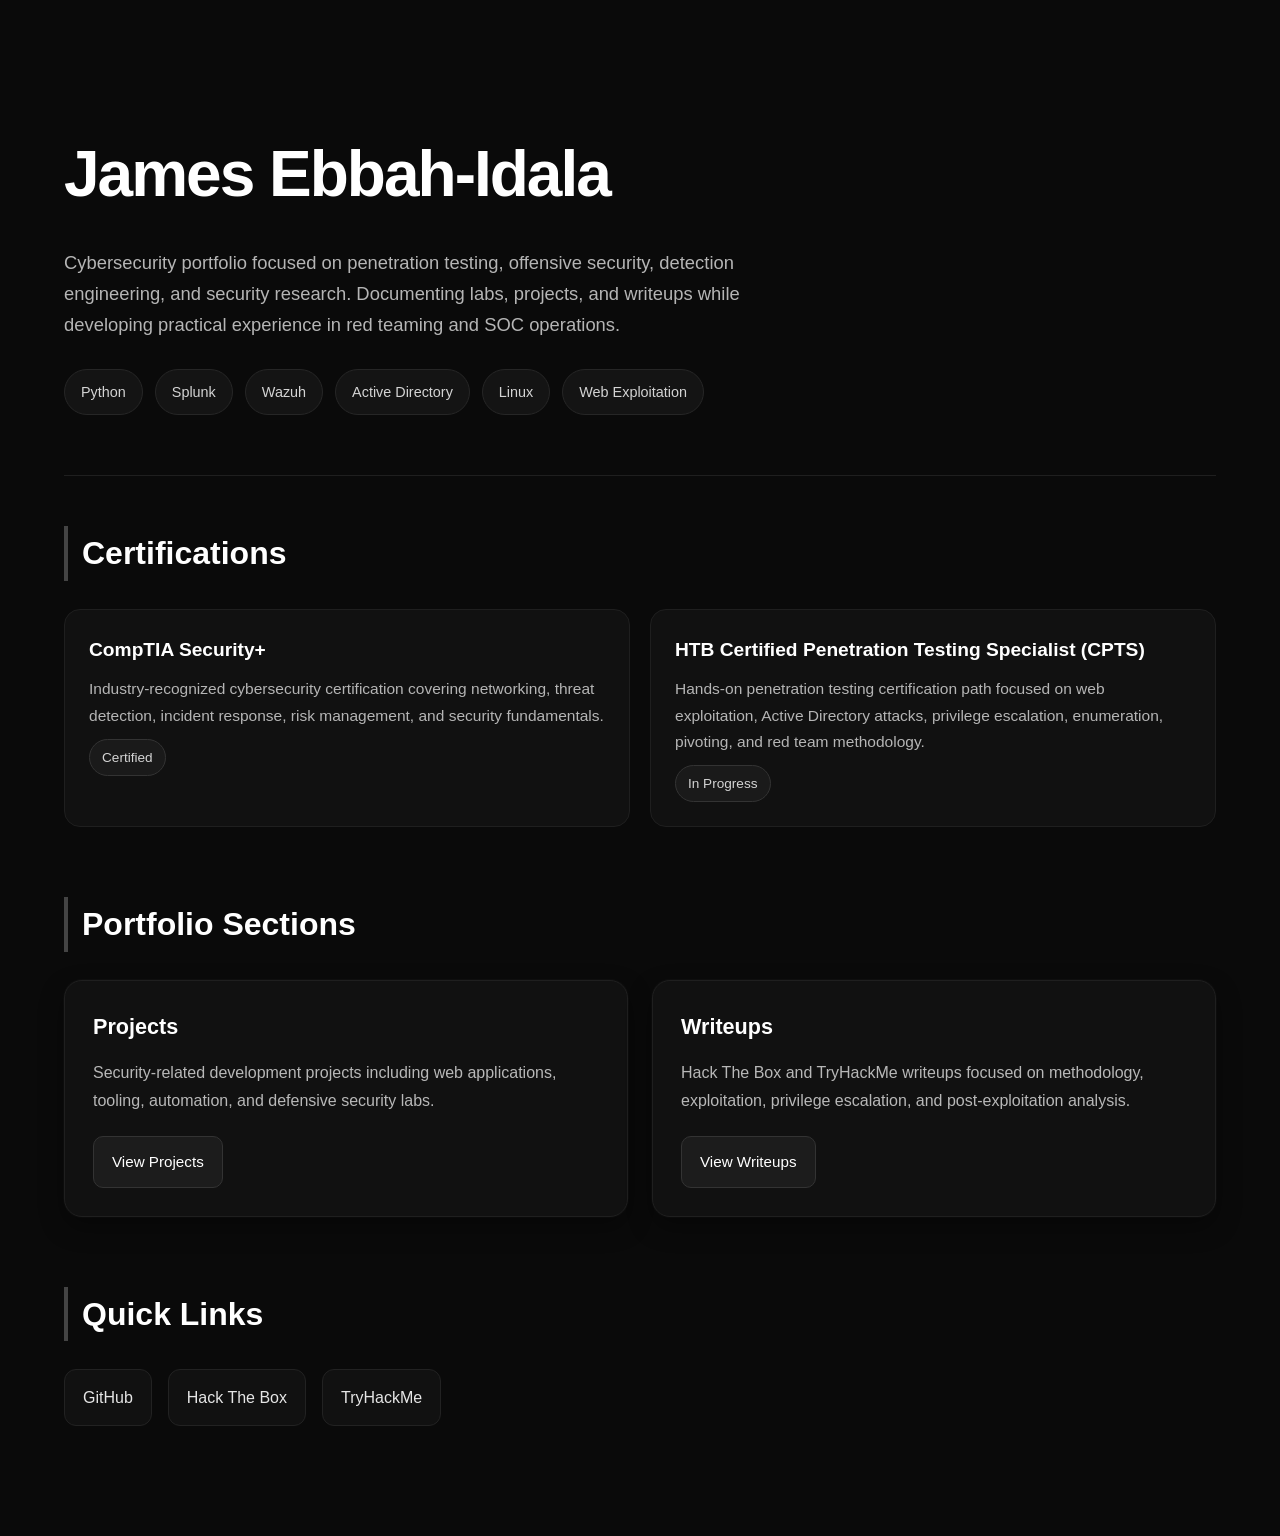
==== index.html @ 6d90c493 "Add certifications section to index.html Added a new section for certifications with relevant detail" ====
<!DOCTYPE html>
<html lang="en">
<head>
  <meta charset="UTF-8" />
  <meta name="viewport" content="width=device-width, initial-scale=1.0"/>

  <title>James Ebbah-Idala | Cybersecurity Portfolio</title>

  <style>

    *{
      margin:0;
      padding:0;
      box-sizing:border-box;
    }

    html{
      scroll-behavior:smooth;
    }

    body{
      background:#0a0a0a;
      color:#e5e5e5;
      font-family:Arial, Helvetica, sans-serif;
      line-height:1.7;
      padding:40px 24px;
      max-width:1200px;
      margin:auto;
    }

    a{
      text-decoration:none;
      color:inherit;
    }

    /* =========================
       HERO
    ========================= */

    .hero{
      padding:80px 0 60px;
      border-bottom:1px solid #1f1f1f;
      margin-bottom:50px;
    }

    .hero h1{
      font-size:4rem;
      color:#ffffff;
      margin-bottom:18px;
      letter-spacing:-2px;
    }

    .hero p{
      max-width:750px;
      color:#b5b5b5;
      font-size:1.15rem;
    }

    .hero-tags{
      display:flex;
      flex-wrap:wrap;
      gap:12px;
      margin-top:28px;
    }

    .tag{
      background:#141414;
      border:1px solid #262626;
      padding:10px 16px;
      border-radius:999px;
      font-size:0.9rem;
      color:#d4d4d4;
    }

    /* =========================
       SECTION TITLES
    ========================= */

    .section-title{
      font-size:2rem;
      margin-bottom:28px;
      color:#ffffff;
      border-left:4px solid #444;
      padding-left:14px;
    }

    section{
      margin-bottom:70px;
    }

    /* =========================
       GRID
    ========================= */

    .grid{
      display:grid;
      grid-template-columns:repeat(auto-fit, minmax(300px,1fr));
      gap:24px;
    }

    /* =========================
       CARD
    ========================= */

    .card{
      background:#111111;
      border:1px solid #1f1f1f;
      border-radius:18px;
      padding:28px;
      transition:0.25s ease;
      box-shadow:
        0 10px 25px rgba(0,0,0,0.35),
        0 0 0 1px rgba(255,255,255,0.02);
    }

    .card:hover{
      transform:translateY(-4px);
      border-color:#3a3a3a;
    }

    .card h3{
      color:#ffffff;
      margin-bottom:14px;
      font-size:1.35rem;
    }

    .card p{
      color:#b8b8b8;
      margin-bottom:22px;
    }

    .card-button{
      display:inline-block;
      background:#1c1c1c;
      border:1px solid #333;
      color:#ffffff;
      padding:12px 18px;
      border-radius:10px;
      transition:0.2s ease;
      font-size:0.95rem;
    }

    .card-button:hover{
      background:#262626;
      border-color:#555;
    }

    /* =========================
       CERTIFICATIONS
    ========================= */

    .certifications{
      display:grid;
      grid-template-columns:repeat(auto-fit, minmax(260px,1fr));
      gap:20px;
    }

    .cert-card{
      background:#111111;
      border:1px solid #1f1f1f;
      border-radius:16px;
      padding:24px;
      transition:0.25s ease;
    }

    .cert-card:hover{
      border-color:#3a3a3a;
      transform:translateY(-3px);
    }

    .cert-title{
      font-size:1.2rem;
      color:#ffffff;
      margin-bottom:10px;
    }

    .cert-status{
      display:inline-block;
      margin-top:10px;
      background:#1a1a1a;
      border:1px solid #333;
      color:#d4d4d4;
      padding:6px 12px;
      border-radius:999px;
      font-size:0.85rem;
    }

    .cert-description{
      color:#b5b5b5;
      font-size:0.97rem;
    }

    /* =========================
       QUICK LINKS
    ========================= */

    .quick-links{
      display:flex;
      flex-wrap:wrap;
      gap:16px;
      margin-top:24px;
    }

    .quick-link{
      background:#111111;
      border:1px solid #222;
      padding:14px 18px;
      border-radius:12px;
      transition:0.2s ease;
    }

    .quick-link:hover{
      background:#1a1a1a;
      border-color:#444;
    }

    /* =========================
       FOOTER
    ========================= */

    footer{
      margin-top:80px;
      padding-top:30px;
      border-top:1px solid #1f1f1f;
      color:#777;
      text-align:center;
      font-size:0.95rem;
    }

    /* =========================
       SCROLLBAR
    ========================= */

    ::-webkit-scrollbar{
      width:10px;
    }

    ::-webkit-scrollbar-track{
      background:#0a0a0a;
    }

    ::-webkit-scrollbar-thumb{
      background:#2d2d2d;
      border-radius:10px;
    }

    ::-webkit-scrollbar-thumb:hover{
      background:#444;
    }

    /* =========================
       RESPONSIVE
    ========================= */

    @media(max-width:768px){

      body{
        padding:24px 18px;
      }

      .hero h1{
        font-size:2.7rem;
      }

      .section-title{
        font-size:1.6rem;
      }

    }

  </style>
</head>

<body>

  <!-- HERO -->

  <section class="hero">

    <h1>James Ebbah-Idala</h1>

    <p>
      Cybersecurity portfolio focused on penetration testing,
      offensive security, detection engineering, and security research.
      Documenting labs, projects, and writeups while developing practical
      experience in red teaming and SOC operations.
    </p>

    <div class="hero-tags">
      <span class="tag">Python</span>
      <span class="tag">Splunk</span>
      <span class="tag">Wazuh</span>
      <span class="tag">Active Directory</span>
      <span class="tag">Linux</span>
      <span class="tag">Web Exploitation</span>
    </div>

  </section>

  <!-- CERTIFICATIONS -->

  <section>

    <h2 class="section-title">Certifications</h2>

    <div class="certifications">

      <div class="cert-card">

        <h3 class="cert-title">CompTIA Security+</h3>

        <p class="cert-description">
          Industry-recognized cybersecurity certification covering
          networking, threat detection, incident response,
          risk management, and security fundamentals.
        </p>

        <span class="cert-status">
          Certified
        </span>

      </div>

      <div class="cert-card">

        <h3 class="cert-title">HTB Certified Penetration Testing Specialist (CPTS)</h3>

        <p class="cert-description">
          Hands-on penetration testing certification path focused on
          web exploitation, Active Directory attacks, privilege escalation,
          enumeration, pivoting, and red team methodology.
        </p>

        <span class="cert-status">
          In Progress
        </span>

      </div>

    </div>

  </section>

  <!-- MAIN SECTIONS -->

  <section>

    <h2 class="section-title">Portfolio Sections</h2>

    <div class="grid">

      <!-- PROJECTS -->

      <div class="card">

        <h3>Projects</h3>

        <p>
          Security-related development projects including web applications,
          tooling, automation, and defensive security labs.
        </p>

        <a class="card-button" href="./projects/index.html">
          View Projects
        </a>

      </div>

      <!-- WRITEUPS -->

      <div class="card">

        <h3>Writeups</h3>

        <p>
          Hack The Box and TryHackMe writeups focused on methodology,
          exploitation, privilege escalation, and post-exploitation analysis.
        </p>

        <a class="card-button" href="./writeups/index.html">
          View Writeups
        </a>

      </div>

    </div>

  </section>

  <!-- QUICK LINKS -->

  <section>

    <h2 class="section-title">Quick Links</h2>

    <div class="quick-links">

      <a class="quick-link"
         href="https://github.com/james058">
        GitHub
      </a>

      <a class="quick-link"
         href="https://profile.hackthebox.com/profile/019cf3ef-b1ab-7083-a266-7bb86a1c0afa">
        Hack The Box
      </a>

      <a class="quick-link"
         href="https://tryhackme.com/p/james058">
        TryHackMe
      </a>

    </div>

  </section>

</body>
</html>
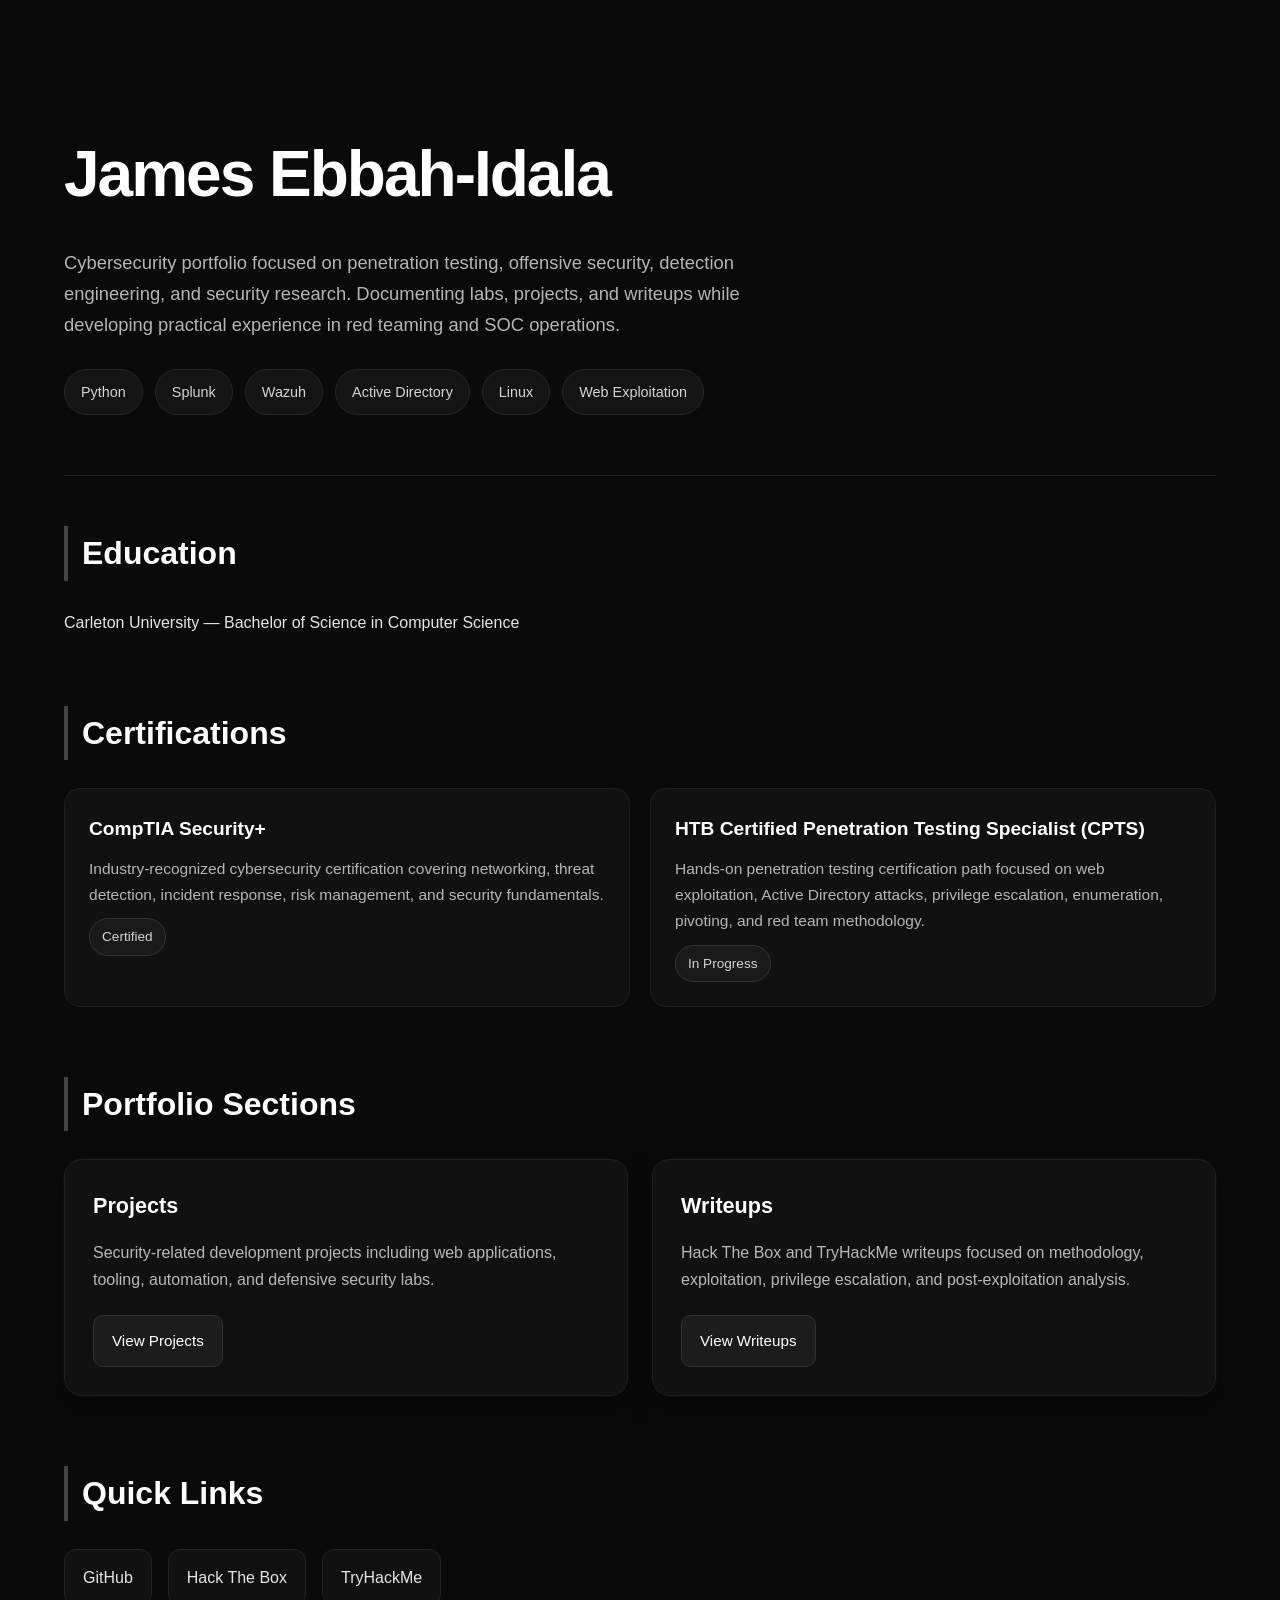
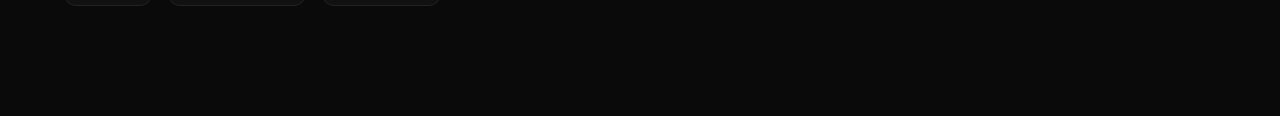
==== commit 254f16e4: "Add education section to index.html" ====
--- a/index.html
+++ b/index.html
@@ -296,6 +296,13 @@
     </div>
 
   </section>
+  <section>
+   <h2 class="section-title">Education</h2>
+    <p>
+      Carleton University — Bachelor of Science in Computer Science  
+    </p>
+    
+  </section>
 
   <!-- CERTIFICATIONS -->
 
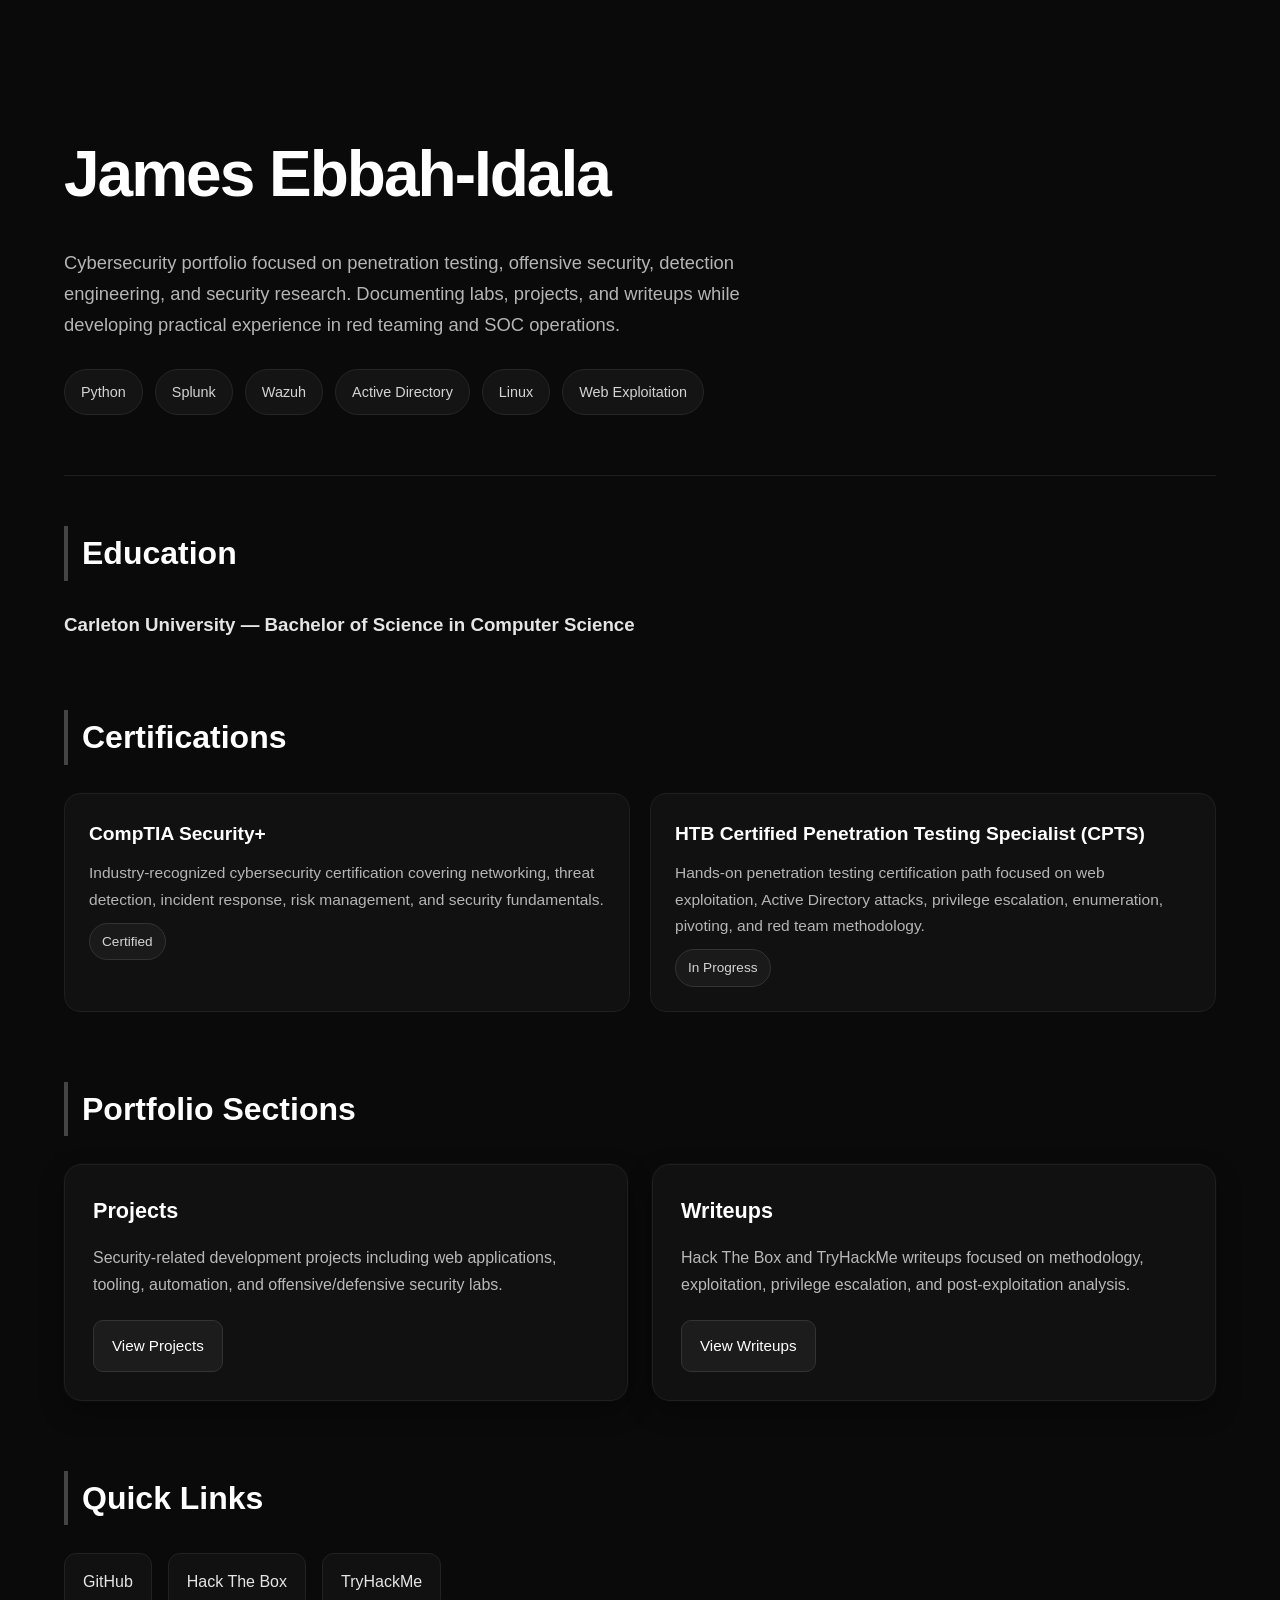
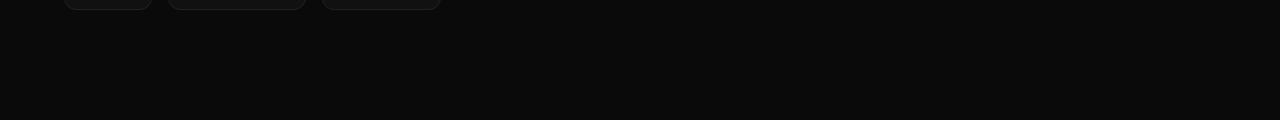
==== commit 34f32f40: "Refactor education section and update project description Updated education section to use h3 for de" ====
--- a/index.html
+++ b/index.html
@@ -298,9 +298,10 @@
   </section>
   <section>
    <h2 class="section-title">Education</h2>
-    <p>
-      Carleton University — Bachelor of Science in Computer Science  
-    </p>
+    <h3>
+      Carleton University — Bachelor of Science in Computer Science
+    </h3>
+      
     
   </section>
 
@@ -364,7 +365,7 @@
 
         <p>
           Security-related development projects including web applications,
-          tooling, automation, and defensive security labs.
+          tooling, automation, and offensive/defensive security labs.
         </p>
 
         <a class="card-button" href="./projects/index.html">
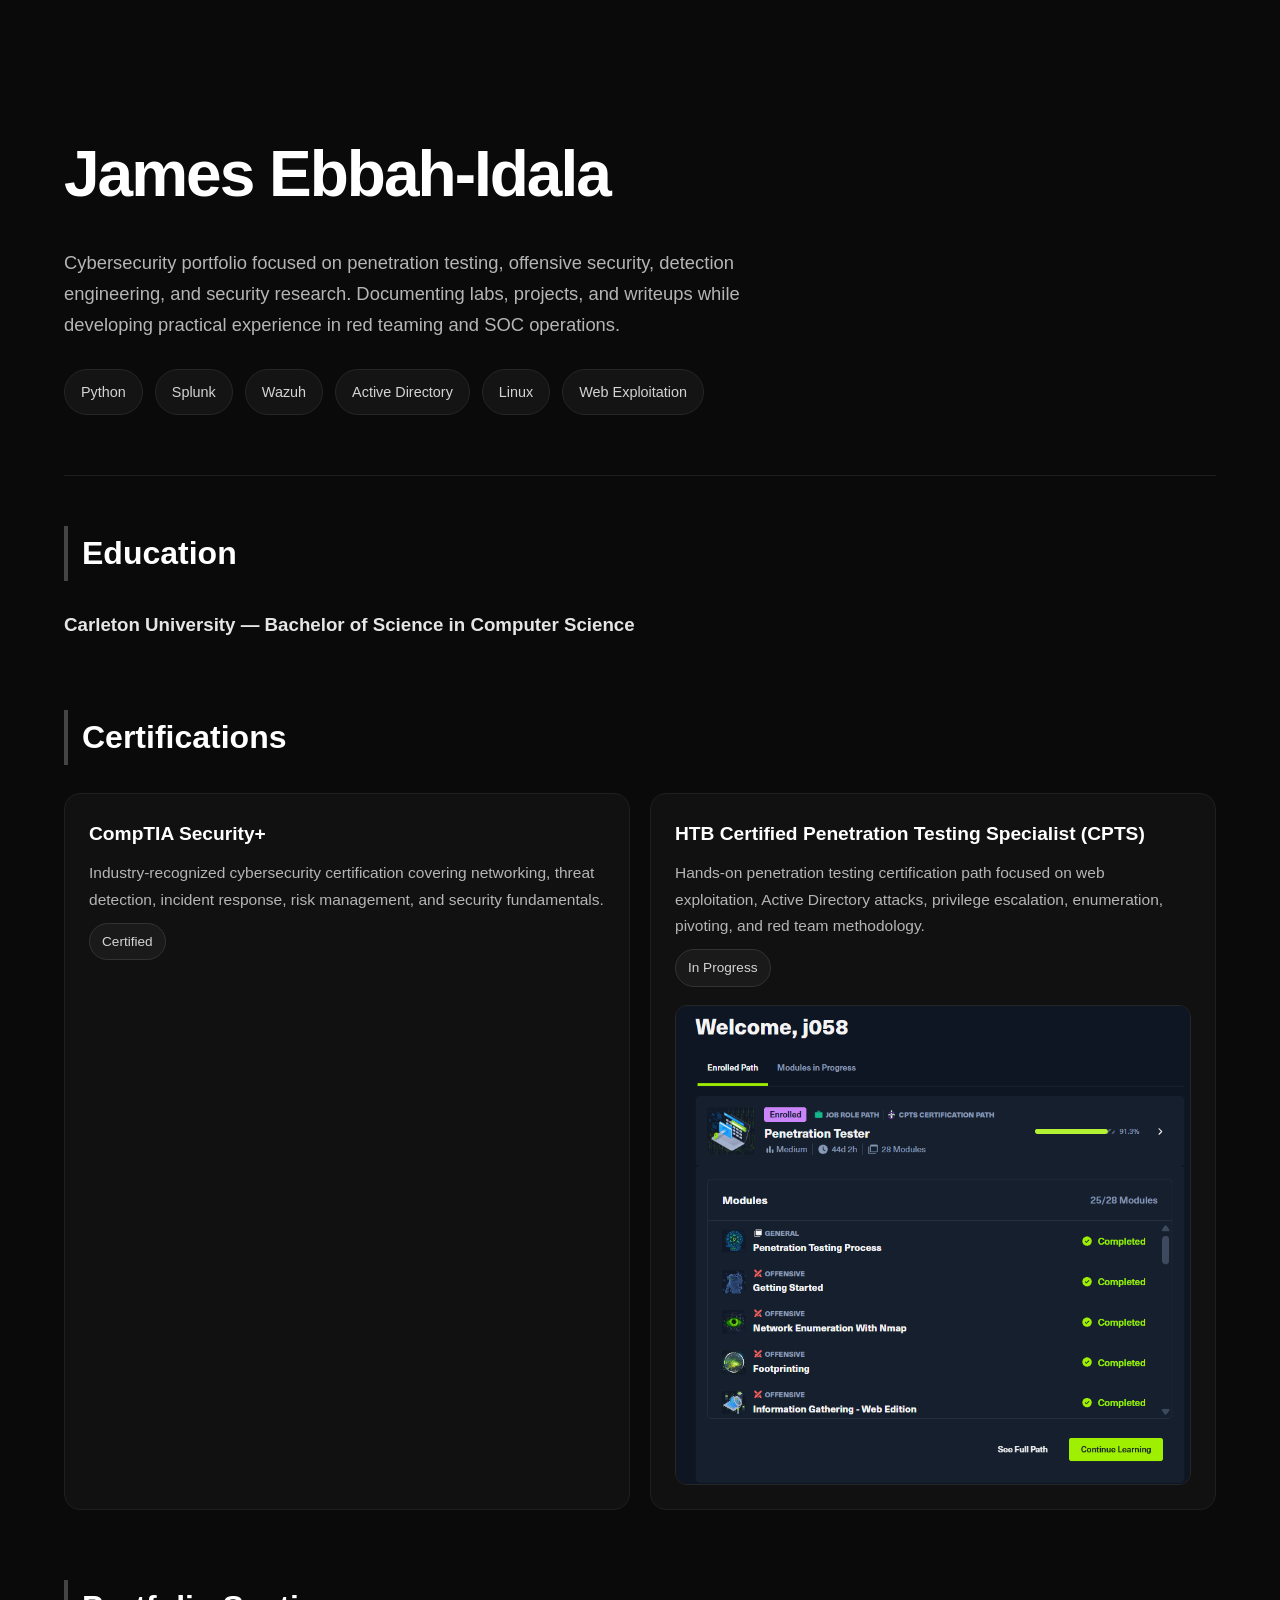
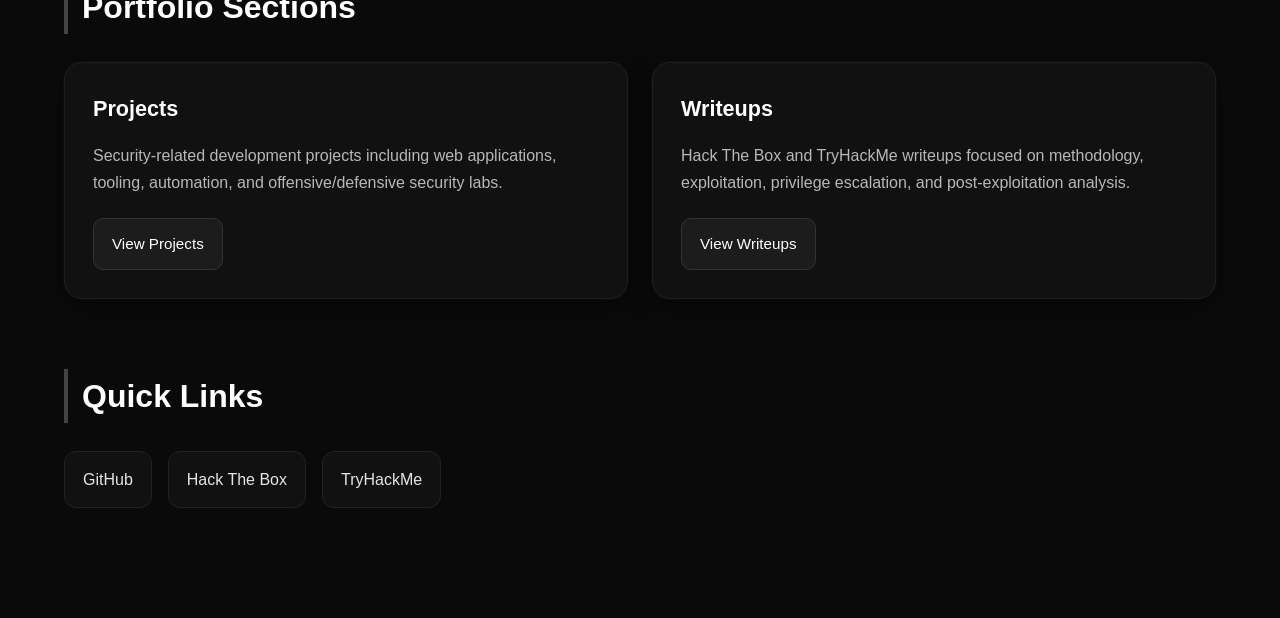
==== commit 1f456cbc: "Add certification progress image and styling" ====
--- a/index.html
+++ b/index.html
@@ -190,6 +190,14 @@
       font-size:0.97rem;
     }
 
+    .cert-progress{
+      display:block;
+      width:100%;
+      margin-top:18px;
+      border:1px solid #262626;
+      border-radius:12px;
+    }
+
     /* =========================
        QUICK LINKS
     ========================= */
@@ -301,8 +309,8 @@
     <h3>
       Carleton University — Bachelor of Science in Computer Science
     </h3>
-      
-    
+
+
   </section>
 
   <!-- CERTIFICATIONS -->
@@ -343,6 +351,10 @@
           In Progress
         </span>
 
+        <img class="cert-progress"
+             src="assets/CPTS_Progress.png"
+             alt="HTB Academy CPTS path progress: 91.3% complete, 25 of 28 modules"/>
+
       </div>
 
     </div>
@@ -368,7 +380,7 @@
           tooling, automation, and offensive/defensive security labs.
         </p>
 
-        <a class="card-button" href="./projects/index.html">
+        <a class="card-button" href="https://github.com/james058">
           View Projects
         </a>
 
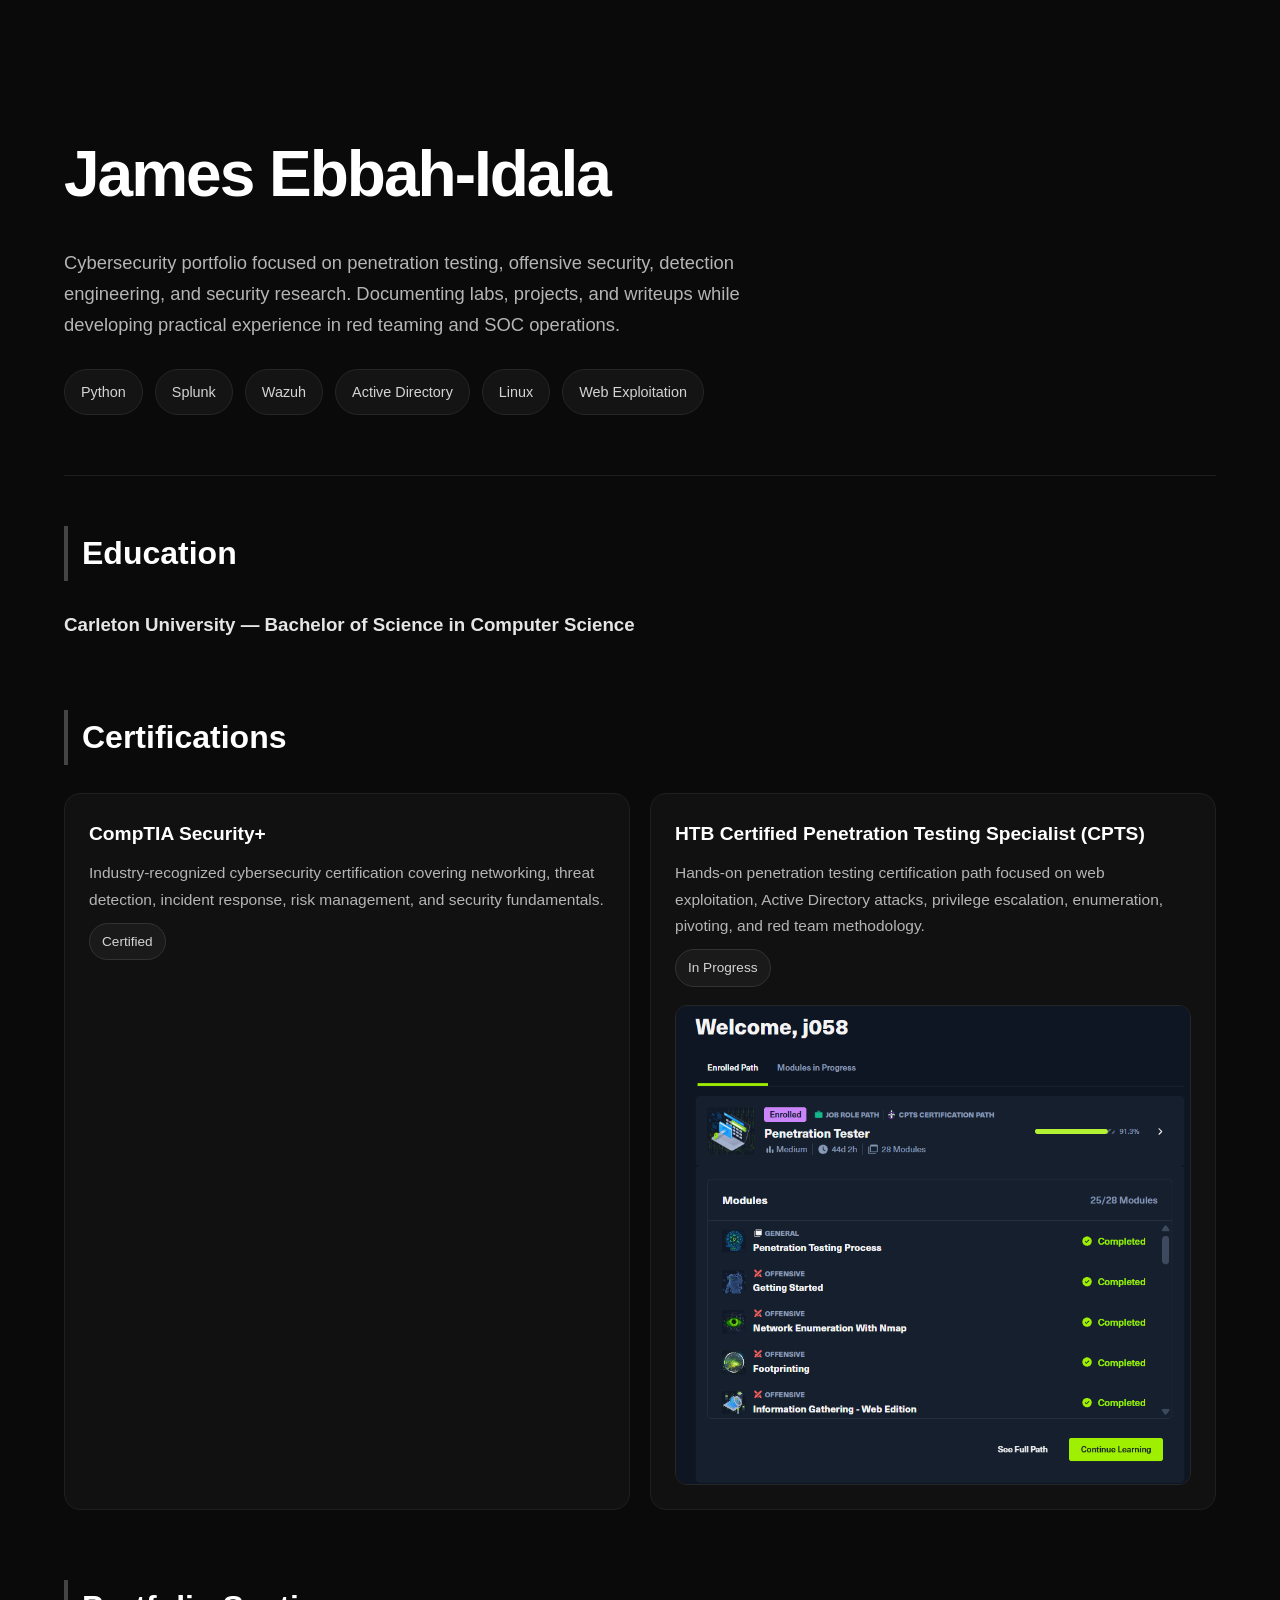
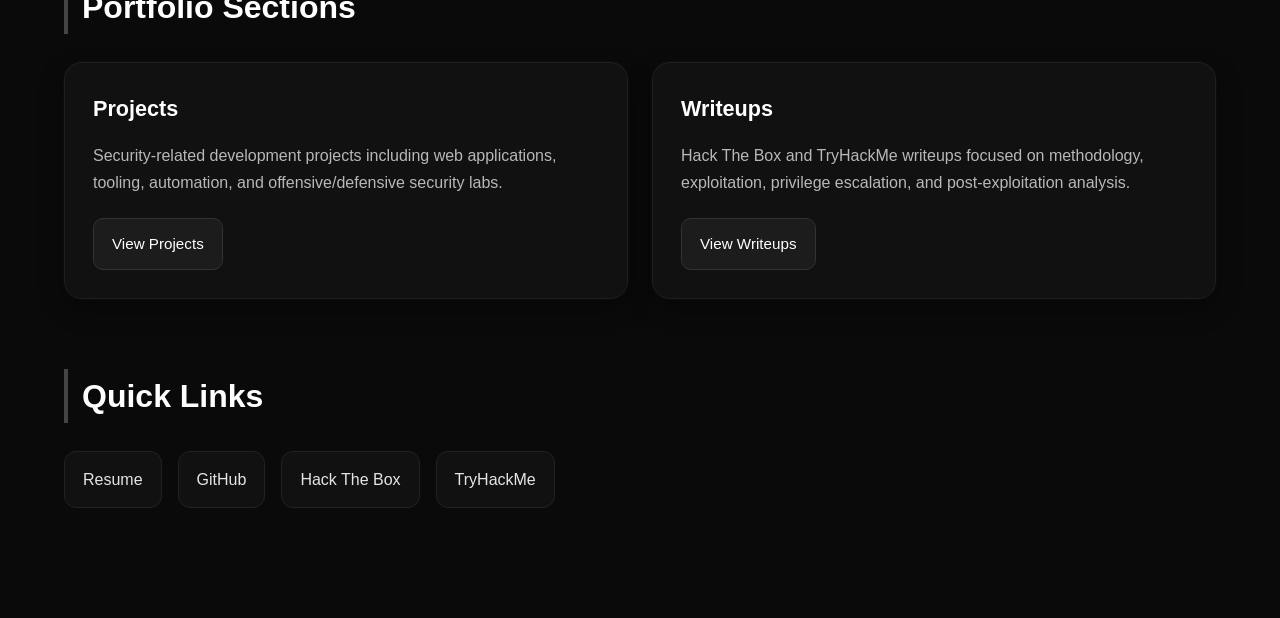
==== commit f62d881f: "Add resume link to quick links section Added a link to the resume in the quick links section." ====
--- a/index.html
+++ b/index.html
@@ -414,6 +414,10 @@
     <h2 class="section-title">Quick Links</h2>
 
     <div class="quick-links">
+      <a class="quick-link"
+         href="./resume.pdf">
+        Resume
+      </a>
 
       <a class="quick-link"
          href="https://github.com/james058">
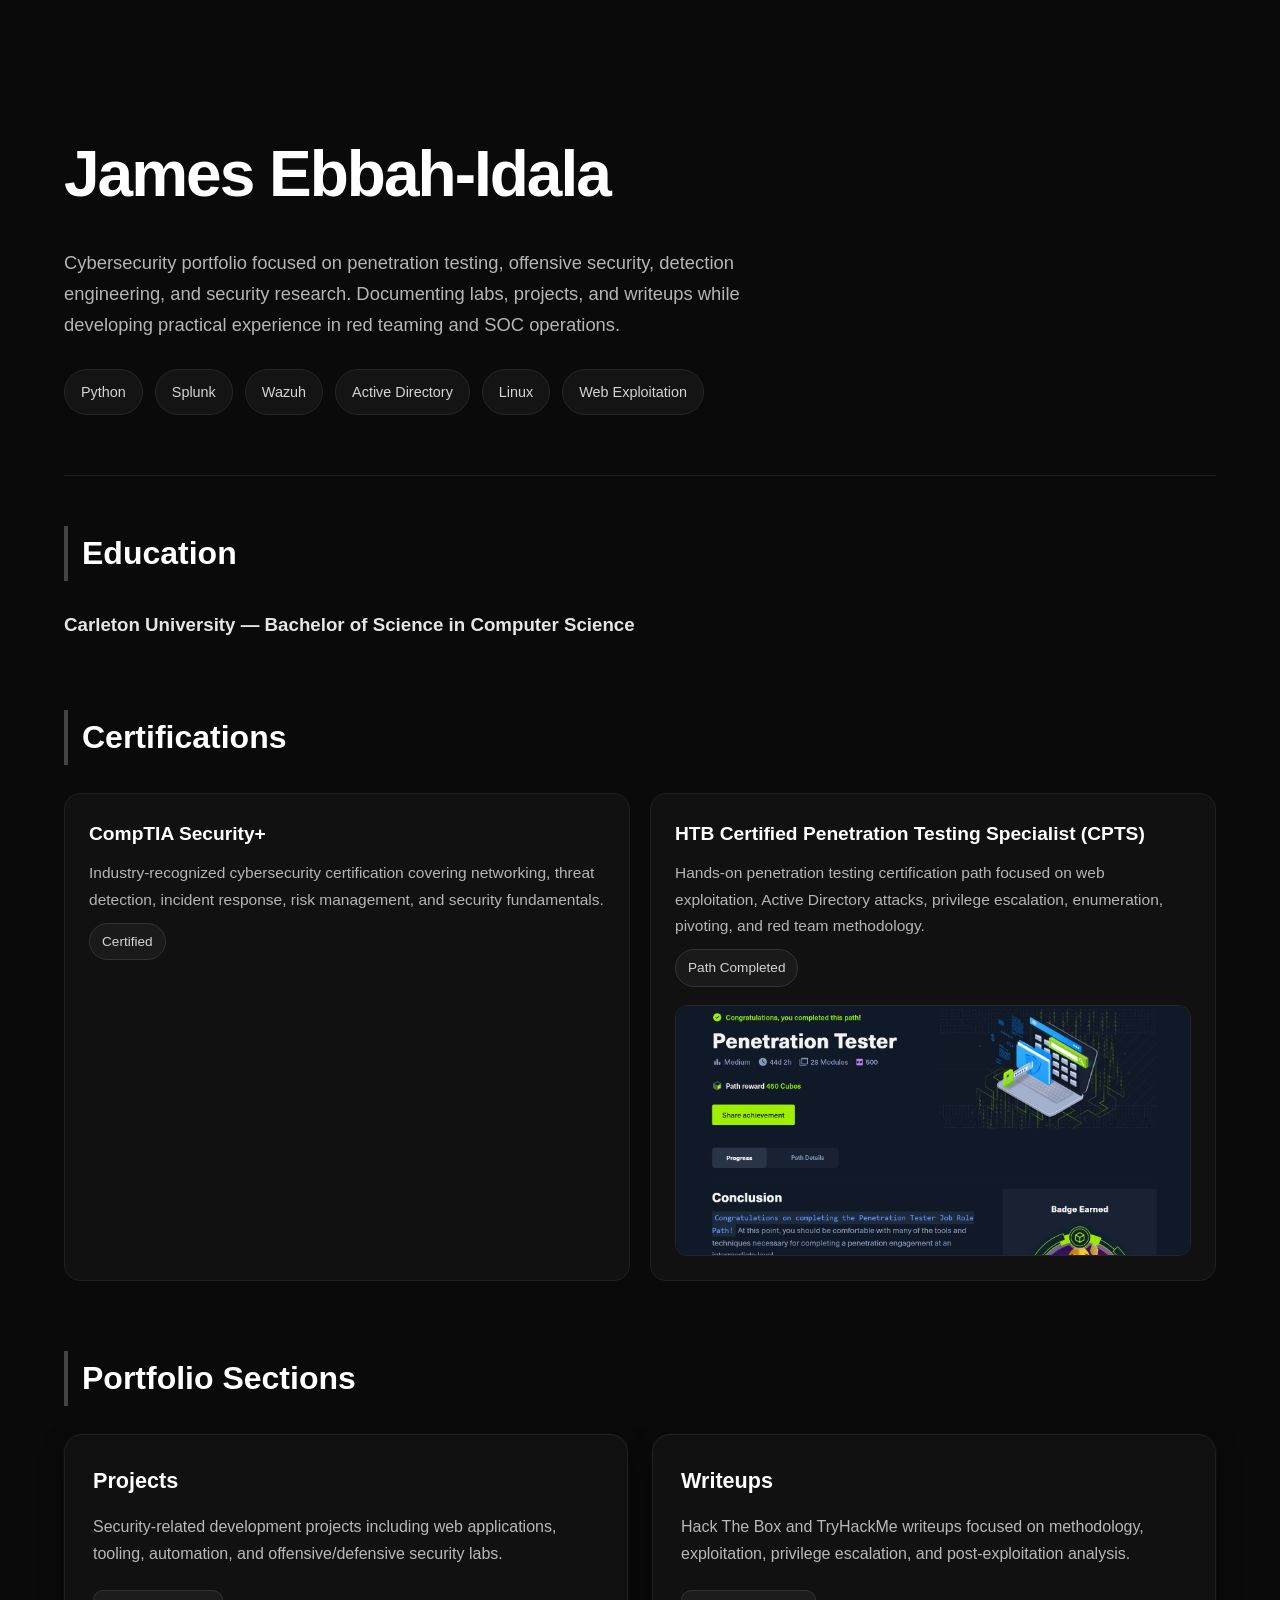
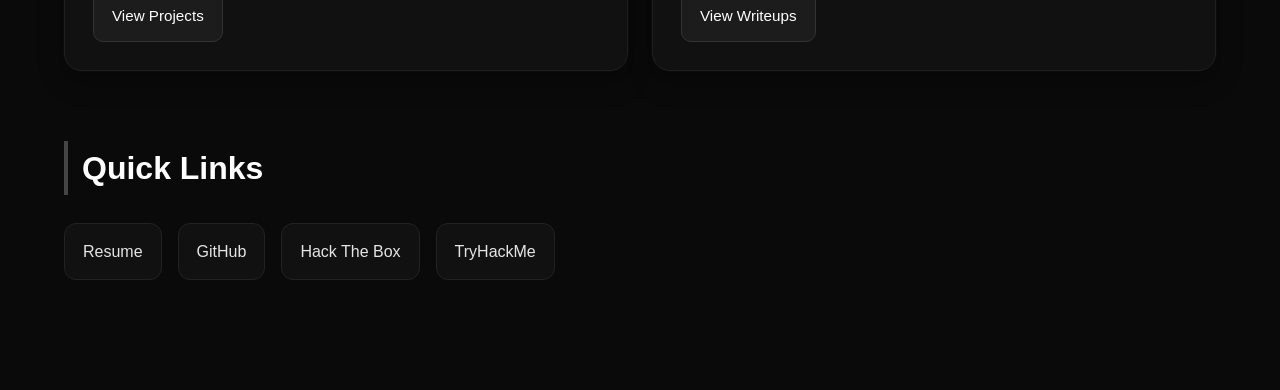
==== commit a99d0dcf: "Update certification status and progress image alt text" ====
--- a/index.html
+++ b/index.html
@@ -348,12 +348,12 @@
         </p>
 
         <span class="cert-status">
-          In Progress
+          Path Completed
         </span>
 
         <img class="cert-progress"
              src="assets/CPTS_Progress.png"
-             alt="HTB Academy CPTS path progress: 91.3% complete, 25 of 28 modules"/>
+             alt="HTB Academy CPTS path completed"/>
 
       </div>
 
